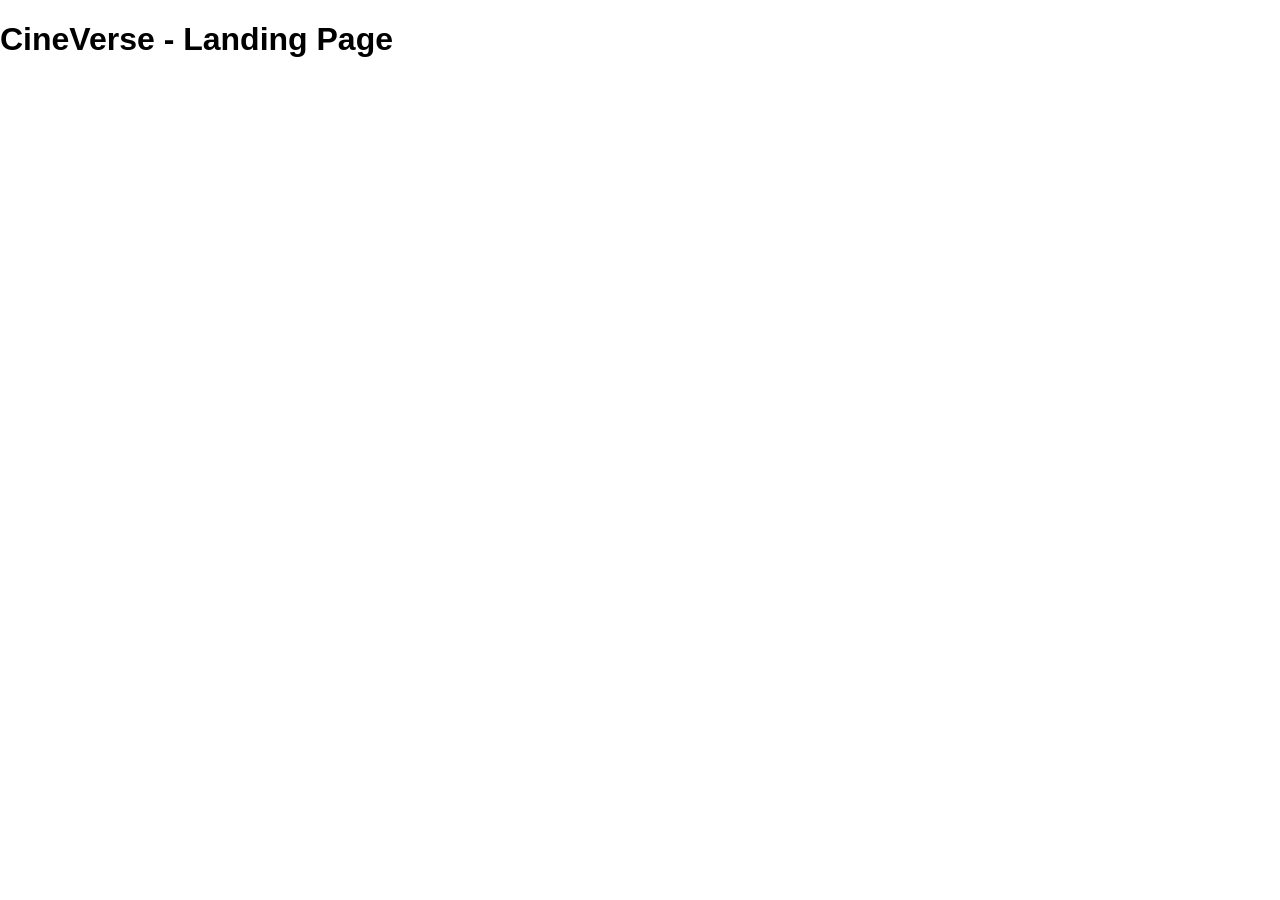
==== index.html @ 75343e0b "structure" ====
<!DOCTYPE html>
<html lang="en">

<head>
  <meta charset="utf-8">
  <meta name="viewport" content="width=device-width, initial-scale=1">
  <title>CineVerse - Landing</title>
  <link rel="stylesheet" href="css/style.css">
</head>

<body>
  <!-- Landing page placeholder -->
  <h1>CineVerse - Landing Page</h1>
  <script src="js/app.js"></script>
</body>

</html>
---- css/style.css ----
/* Global styles placeholder */
body {
  font-family: Arial, Helvetica, sans-serif;
  margin: 0;
  padding: 0;
}
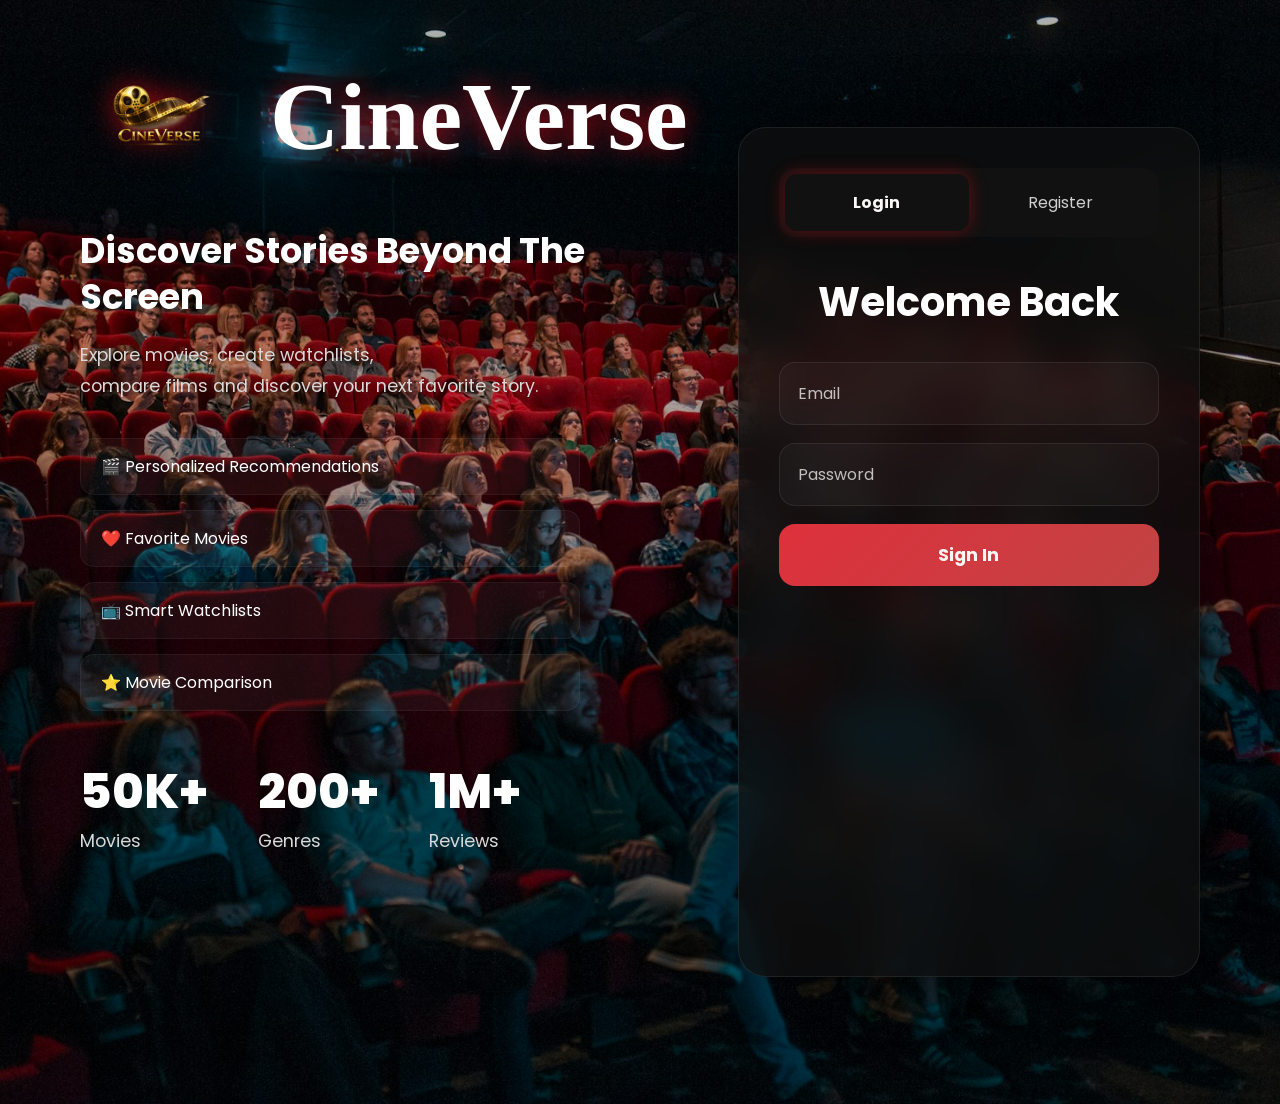
==== commit e28e8aaf: "Updated CineVerse project" ====
--- a/index.html
+++ b/index.html
@@ -2,16 +2,158 @@
 <html lang="en">
 
 <head>
-  <meta charset="utf-8">
-  <meta name="viewport" content="width=device-width, initial-scale=1">
-  <title>CineVerse - Landing</title>
-  <link rel="stylesheet" href="css/style.css">
+    <meta charset="UTF-8">
+    <meta name="viewport" content="width=device-width, initial-scale=1.0">
+    <title>CineVerse</title>
+
+    <link rel="stylesheet" href="css/style.css">
 </head>
 
 <body>
-  <!-- Landing page placeholder -->
-  <h1>CineVerse - Landing Page</h1>
-  <script src="js/app.js"></script>
+
+    <main class="container">
+
+    <section class="left-panel">
+
+        <div class="overlay">
+
+            <div class="brand">
+
+              <img src="images/pic1.jpg" class="logo">
+
+              <h1>CineVerse</h1>
+
+            </div>
+
+            <h2>Discover Stories Beyond The Screen</h2>
+
+            <p>
+                Explore movies, create watchlists,
+                <br>
+                compare films and discover your next favorite story.
+            </p>
+
+            <div class="feature-box">
+
+                <div>🎬 Personalized Recommendations</div>
+
+                <div>❤️ Favorite Movies</div>
+
+                <div>📺 Smart Watchlists</div>
+
+                <div>⭐ Movie Comparison</div>
+
+            </div>
+
+            <div class="stats">
+
+                <div>
+                    <h3>50K+</h3>
+                    <span>Movies</span>
+                </div>
+
+                <div>
+                    <h3>200+</h3>
+                    <span>Genres</span>
+                </div>
+
+                <div>
+                    <h3>1M+</h3>
+                    <span>Reviews</span>
+                </div>
+
+            </div>
+
+        </div>
+
+    </section>
+
+    <section class="auth-panel">
+
+        <div class="auth-card">
+
+            <div class="tabs">
+
+                <button id="login-tab" class="active">
+                    Login
+                </button>
+
+                <button id="register-tab">
+                    Register
+                </button>
+
+            </div>
+
+            <form id="login-form">
+
+                <h2>Welcome Back</h2>
+
+                <input type="email" placeholder="Email">
+
+                <input type="password" placeholder="Password">
+
+                <button type="submit">
+                    Sign In
+                </button>
+
+            </form>
+
+            <form id="register-form">
+
+                <h2>Create Account</h2>
+<input id="full-name" type="text" placeholder="Full Name">
+
+<input id="email" type="email" placeholder="Email">
+
+<input id="password" type="password" placeholder="Password">
+
+<input id="confirm-password" type="password" placeholder="Confirm Password">
+
+<input id="favorite-movie" type="text" placeholder="Favorite Movie">
+
+<input id="favorite-actor" type="text" placeholder="Favorite Actor">
+
+
+
+                <div class="genre-container">
+
+                    <div class="genre">Action</div>
+
+                    <div class="genre">Thriller</div>
+
+                    <div class="genre">Sci-Fi</div>
+
+                    <div class="genre">Drama</div>
+
+                    <div class="genre">Comedy</div>
+
+                    <div class="genre">Crime</div>
+
+                    <div class="genre">Fantasy</div>
+
+                    <div class="genre">Mystery</div>
+
+                    <div class="genre">Adventure</div>
+
+                    <div class="genre">Horror</div>
+
+                </div>
+
+                
+
+                <button id="join-btn" type="submit">
+    Join CineVerse
+</button>
+
+            </form>
+
+        </div>
+
+    </section>
+
+</main>
+
+<script src="js/script.js"></script>
+
 </body>
-
 </html>
--- a/css/style.css
+++ b/css/style.css
@@ -1,6 +1,612 @@
-/* Global styles placeholder */
-body {
-  font-family: Arial, Helvetica, sans-serif;
-  margin: 0;
-  padding: 0;
-}
+@import url('https://fonts.googleapis.com/css2?family=Poppins:wght@300;400;500;600;700;800&display=swap');
+
+:root{
+
+    --red:#e50914;
+    --red-light:#ff3b3b;
+
+    --white:#ffffff;
+    --text:#d9d9d9;
+
+    --card-bg:rgba(20,20,20,.65);
+
+    --border:rgba(255,255,255,.08);
+
+    --shadow:
+    0 0 60px rgba(0,0,0,.5);
+
+}
+
+*{
+    margin:0;
+    padding:0;
+    box-sizing:border-box;
+    font-family:'Poppins',sans-serif;
+}
+
+body{
+
+    min-height:100vh;
+
+    background:
+    linear-gradient(
+        rgba(0,0,0,.30),
+        rgba(0,0,0,.30)
+    ),
+    url("../images/pic2.jpg");
+
+    background-size:cover;
+    background-position:center;
+    background-repeat:no-repeat;
+
+    color:white;
+
+    overflow-x:hidden;
+}
+
+
+.brand{
+
+    display:flex;
+
+    align-items:center;
+
+    gap:20px;
+
+    margin-bottom:30px;
+}
+
+.logo{
+
+    width:90px;
+}
+
+.brand h1{
+
+    font-size:0rem;
+
+    font-weight:5;
+
+    color:var(--gold);
+
+    font-family:'Cinzel', serif;
+
+    text-shadow:
+    0 0 25px rgba(229,9,20,.7)
+}
+
+/* ===========================
+   MAIN CONTAINER
+=========================== */
+
+.container{
+
+    min-height:100vh;
+
+    display:flex;
+
+    justify-content:space-between;
+    align-items:center;
+
+    padding:60px 80px;
+}
+
+/* ===========================
+   LEFT PANEL
+=========================== */
+
+.left-panel{
+
+    width:55%;
+
+    margin-right:50px;
+
+    margin-bottom:190px;
+}
+
+.logo{
+
+    width:170px;
+
+    margin-bottom:25px;
+
+    filter:
+    drop-shadow(
+        0 0 15px rgba(229,9,20,.7)
+    );
+}
+
+.left-panel h1{
+
+    font-size:6rem;
+
+    font-weight:800;
+
+    color:var(--gold);
+
+    line-height:1;
+
+    margin-bottom:25px;
+
+    text-shadow:
+    0 0 25px rgba(229,9,20,.7);
+}
+
+.left-panel h2{
+
+    font-size:2.2rem;
+
+    line-height:1.3;
+
+    font-weight:700;
+
+    margin-bottom:20px;
+
+    color:white;
+}
+
+.left-panel p{
+
+    max-width:700px;
+
+    line-height:1.8;
+
+    color:var(--text);
+
+    font-size:1.1rem;
+
+    margin-bottom:35px;
+}
+
+/* ===========================
+   FEATURE BOX
+=========================== */
+
+.feature-box{
+
+    display:grid;
+
+    gap:15px;
+
+    max-width:500px;
+
+    margin-bottom:45px;
+}
+
+.feature-box div{
+
+    background:
+    rgba(255,255,255,.04);
+
+    border:
+    1px solid rgba(255,255,255,.05);
+
+    padding:15px 20px;
+
+    border-radius:14px;
+
+    transition:.3s;
+}
+
+.feature-box div:hover{
+
+    transform:
+    translateX(8px);
+
+    border-color:
+    rgba(229,9,20,.35);
+
+    background:
+    rgba(229,9,20,.05);
+}
+
+/* ===========================
+   STATS
+=========================== */
+
+.stats{
+
+    display:flex;
+
+    gap:50px;
+}
+
+.stats h3{
+
+    color:var(--gold);
+
+    font-size:3rem;
+
+    font-weight:800;
+}
+
+.stats span{
+
+    color:var(--text);
+
+    font-size:1.1rem;
+}
+
+/* ===========================
+   AUTH PANEL
+=========================== */
+
+.auth-panel{
+
+    width:500px;
+
+    display:flex;
+
+    justify-content:center;
+    align-items:center;
+}
+
+/* ===========================
+   AUTH CARD
+=========================== */
+
+.auth-card{
+
+
+    width:100%;
+
+    min-height:850px;
+
+    padding:40px;
+
+    border-radius:28px;
+
+
+    background:
+    rgba(15,15,15,.75);
+
+    backdrop-filter:blur(18px);
+
+    border:
+    1px solid rgba(255,255,255,.08);
+
+    box-shadow:
+    var(--shadow);
+}
+
+/* ===========================
+   TABS
+=========================== */
+
+.tabs{
+
+    display:flex;
+
+    background:#111;
+
+    border-radius:16px;
+
+    padding:6px;
+
+    margin-bottom:35px;
+}
+
+.tabs button{
+
+    flex:1;
+
+    border:none;
+
+    background:none;
+
+    color:#cfcfcf;
+
+    padding:16px;
+
+    border-radius:12px;
+
+    cursor:pointer;
+
+    font-size:1rem;
+
+    transition:.35s;
+}
+
+.tabs button.active{
+
+    background:var(--gold);
+
+    color:rgb(252, 248, 248);
+
+    font-weight:700;
+
+    box-shadow:
+    0 0 18px rgba(229,9,20,.4);
+}
+
+/* ===========================
+   HEADINGS
+=========================== */
+
+.auth-card h2{
+
+    text-align:center;
+
+    font-size:2.5rem;
+
+    margin-bottom:30px;
+}
+
+/* ===========================
+   INPUTS
+=========================== */
+
+input,
+select{
+
+    width:100%;
+
+    padding:18px;
+
+    margin-bottom:18px;
+
+    border-radius:16px;
+
+    border:
+    1px solid rgba(255,255,255,.08);
+
+    background:
+    rgba(255,255,255,.03);
+
+    color:white;
+
+    font-size:1rem;
+
+    outline:none;
+
+    transition:.35s;
+}
+
+input::placeholder{
+
+    color:#c3bfbf;
+}
+
+input:focus,
+select:focus{
+
+    border-color:var(--gold);
+
+    box-shadow:
+    0 0 18px rgba(229,9,20,.2);
+
+    background:
+    rgba(255,255,255,.05);
+}
+
+/* ===========================
+   BUTTONS
+=========================== */
+
+form button{
+
+    width:100%;
+
+    padding:18px;
+
+    border:none;
+
+    border-radius:16px;
+
+    background:
+    linear-gradient(
+        135deg,
+        #de313c,
+        #c14343
+    );
+
+    color:rgb(252, 247, 247);
+
+    font-size:1.1rem;
+
+    font-weight:700;
+
+    cursor:pointer;
+
+    transition:.35s;
+}
+
+form button:hover{
+
+    transform:
+    translateY(-3px);
+
+    box-shadow:
+    0 0 25px rgba(222, 203, 204, 0.7)
+}
+
+/* ===========================
+   REGISTER FORM
+=========================== */
+
+#register-form{
+
+    display:none;
+}
+
+/* ===========================
+   RESPONSIVE
+=========================== */
+
+@media(max-width:1200px){
+
+    .left-panel h1{
+        font-size:5rem;
+    }
+
+    .left-panel h2{
+        font-size:2.3rem;
+    }
+}
+
+@media(max-width:1000px){
+
+    .container{
+
+        flex-direction:column;
+
+        gap:50px;
+
+        padding:40px;
+    }
+
+    .left-panel{
+
+        width:100%;
+
+        text-align:center;
+    }
+
+    .feature-box{
+
+        margin-inline:auto;
+    }
+
+    .stats{
+
+        justify-content:center;
+    }
+
+    .auth-panel{
+
+        width:100%;
+    }
+}
+
+@media(max-width:600px){
+
+    .left-panel h1{
+        font-size:4rem;
+    }
+
+    .left-panel h2{
+        font-size:1.8rem;
+    }
+
+    .stats{
+
+        flex-direction:column;
+
+        gap:20px;
+    }
+
+    .auth-card{
+
+        padding:25px;
+    }
+}
+
+
+/* ==========================
+   FAVORITE GENRES
+========================== */
+
+.genre-title{
+
+    display:block;
+
+    margin-bottom:15px;
+
+    color:#ffffff;
+
+    font-size:1rem;
+
+    font-weight:600;
+
+    letter-spacing:.5px;
+}
+
+/* Container */
+
+.genre-container{
+
+    display:flex;
+
+    flex-wrap:wrap;
+
+    gap:12px;
+
+    margin-bottom:25px;
+}
+
+/* Individual Genre */
+
+.genre{
+
+    padding:12px 18px;
+
+    border-radius:30px;
+
+    background:
+    rgba(255,255,255,.04);
+
+    border:
+    1px solid rgba(255,255,255,.08);
+
+    color:#d9d9d9;
+
+    font-size:.95rem;
+
+    font-weight:500;
+
+    cursor:pointer;
+
+    user-select:none;
+
+    transition:
+    transform .3s ease,
+    background .3s ease,
+    border .3s ease,
+    box-shadow .3s ease,
+    color .3s ease;
+}
+
+/* Hover */
+
+.genre:hover{
+
+    transform:translateY(-3px);
+
+    border-color:#e50914;
+
+    color:#ffffff;
+
+    box-shadow:
+    0 0 15px rgba(229,9,20,.25);
+
+    background:
+    rgba(229,9,20,.08);
+}
+
+/* Selected */
+
+.genre.active{
+
+    background:
+    linear-gradient(
+        135deg,
+        #e50914,
+        #ff3434
+    );
+
+    border-color:#e50914;
+
+    color:white;
+
+    font-weight:600;
+
+    box-shadow:
+    0 0 20px rgba(229,9,20,.45);
+}
+
+/* Click Effect */
+
+.genre:active{
+
+    transform:scale(.95);
+}
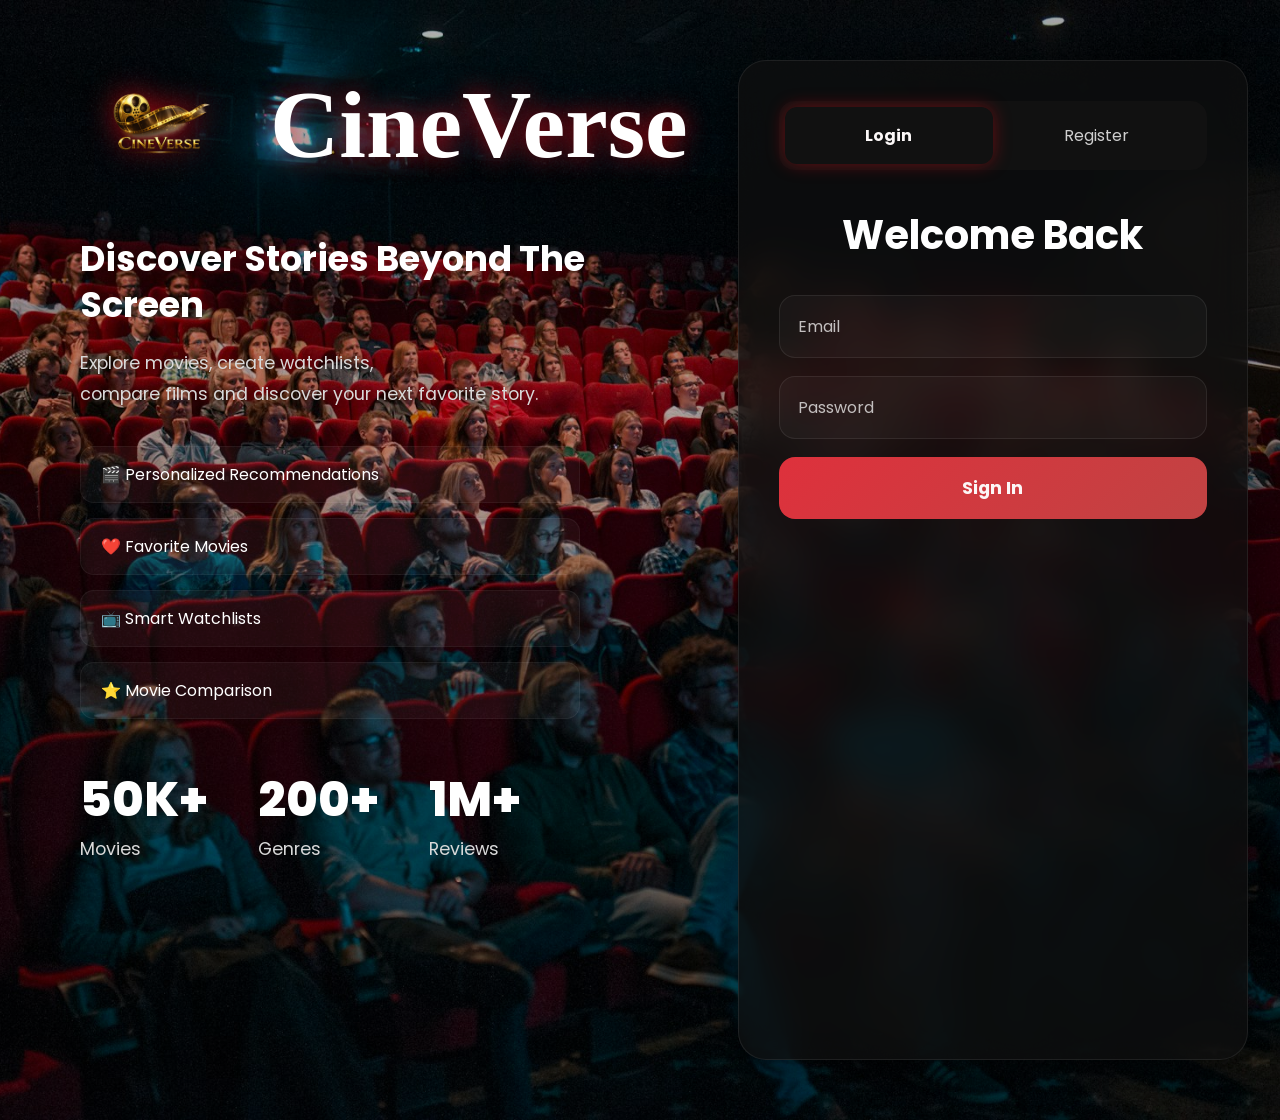
==== commit 13cfa884: "ghar ko sajana padega" ====
--- a/index.html
+++ b/index.html
@@ -86,17 +86,27 @@
 
             <form id="login-form">
 
-                <h2>Welcome Back</h2>
+    <h2>Welcome Back</h2>
 
-                <input type="email" placeholder="Email">
+    <input
+        id="login-email"
+        type="email"
+        placeholder="Email">
 
-                <input type="password" placeholder="Password">
+    <input
+        id="login-password"
+        type="password"
+        placeholder="Password">
 
-                <button type="submit">
-                    Sign In
-                </button>
+    <button
+        id="login-btn"
+        type="submit">
 
-            </form>
+        Sign In
+
+    </button>
+
+</form>
 
             <form id="register-form">
 
@@ -139,7 +149,7 @@
 
                 </div>
 
-                
+
 
                 <button id="join-btn" type="submit">
     Join CineVerse
--- a/css/style.css
+++ b/css/style.css
@@ -235,7 +235,9 @@
 
     width:500px;
 
-    display:flex;
+    height:100%;
+
+
 
     justify-content:center;
     align-items:center;
@@ -250,7 +252,11 @@
 
     width:100%;
 
-    min-height:850px;
+    min-height:1000px;
+
+    min-width: 510px;
+
+    margin-right:0% ;
 
     padding:40px;
 
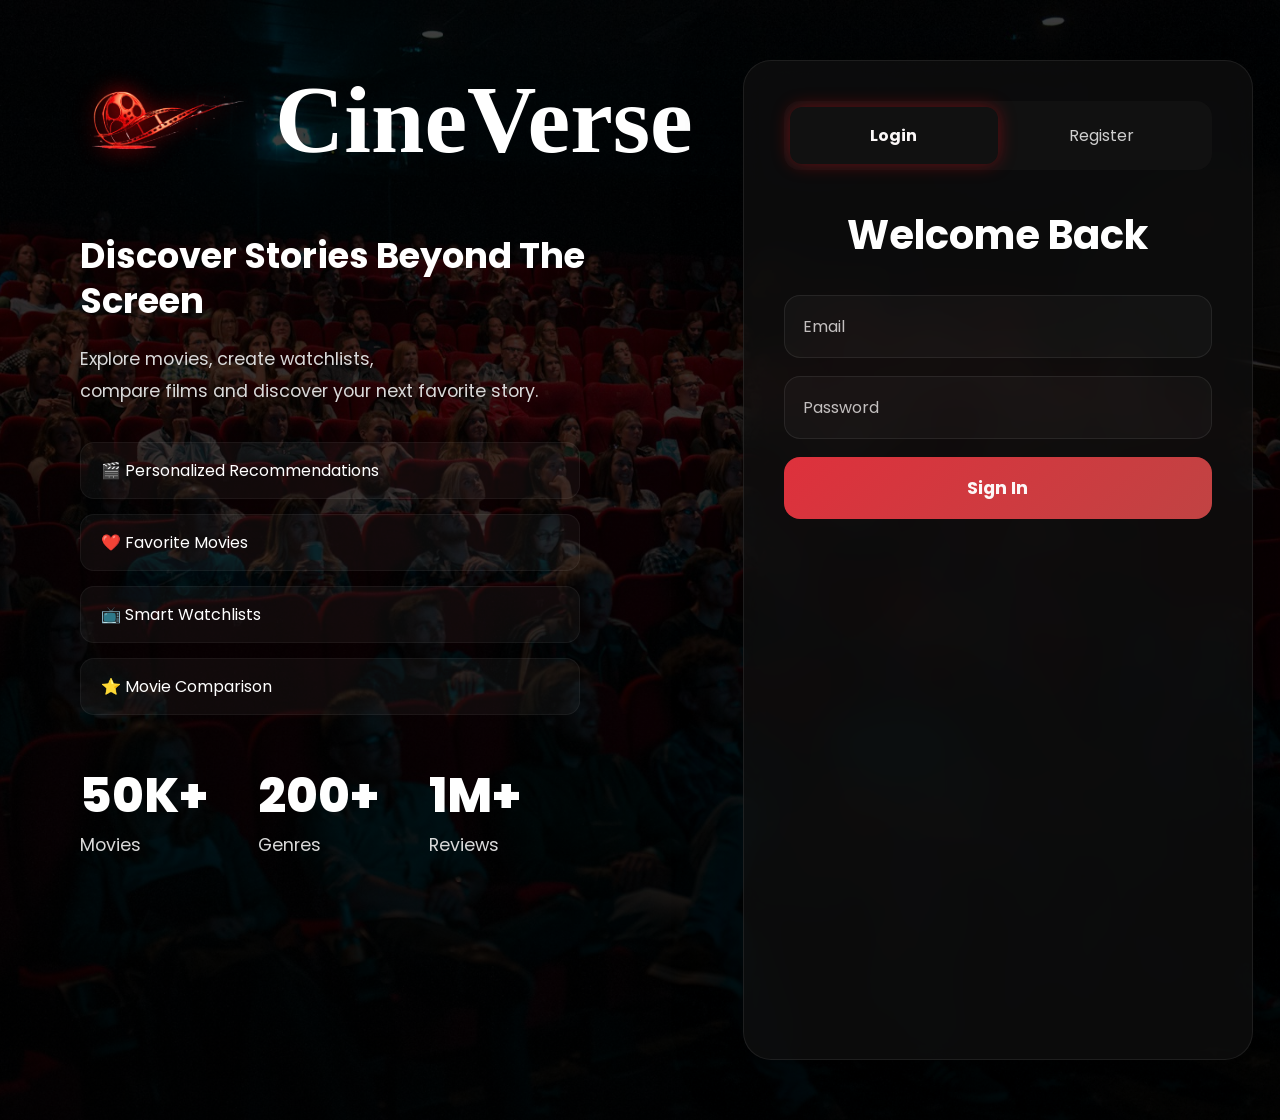
==== commit f4905557: "ghar saj gaya hai" ====
--- a/index.html
+++ b/index.html
@@ -19,7 +19,7 @@
 
             <div class="brand">
 
-              <img src="images/pic1.jpg" class="logo">
+              <img src="images/pic1.png" class="logo">
 
               <h1>CineVerse</h1>
 
--- a/css/style.css
+++ b/css/style.css
@@ -30,8 +30,8 @@
 
     background:
     linear-gradient(
-        rgba(0,0,0,.30),
-        rgba(0,0,0,.30)
+        rgba(0, 0, 0, 0.75),
+        rgba(0, 0, 0, 0.85)
     ),
     url("../images/pic2.jpg");
 
@@ -44,22 +44,32 @@
     overflow-x:hidden;
 }
 
-
 .brand{
 
     display:flex;
 
     align-items:center;
 
-    gap:20px;
-
-    margin-bottom:30px;
+    gap:25px;
+
+    margin-bottom:40px;
+
 }
 
 .logo{
 
-    width:90px;
-}
+    width:900px;
+
+    height:auto;
+
+    object-fit:contain;
+
+    filter:
+    drop-shadow(0 0 10px rgba(255,0,0,.8));
+
+}
+
+
 
 .brand h1{
 
@@ -71,8 +81,6 @@
 
     font-family:'Cinzel', serif;
 
-    text-shadow:
-    0 0 25px rgba(229,9,20,.7)
 }
 
 /* ===========================
@@ -96,6 +104,7 @@
 =========================== */
 
 .left-panel{
+    padding-top:0;
 
     width:55%;
 
@@ -110,10 +119,7 @@
 
     margin-bottom:25px;
 
-    filter:
-    drop-shadow(
-        0 0 15px rgba(229,9,20,.7)
-    );
+
 }
 
 .left-panel h1{
@@ -128,8 +134,7 @@
 
     margin-bottom:25px;
 
-    text-shadow:
-    0 0 25px rgba(229,9,20,.7);
+
 }
 
 .left-panel h2{
